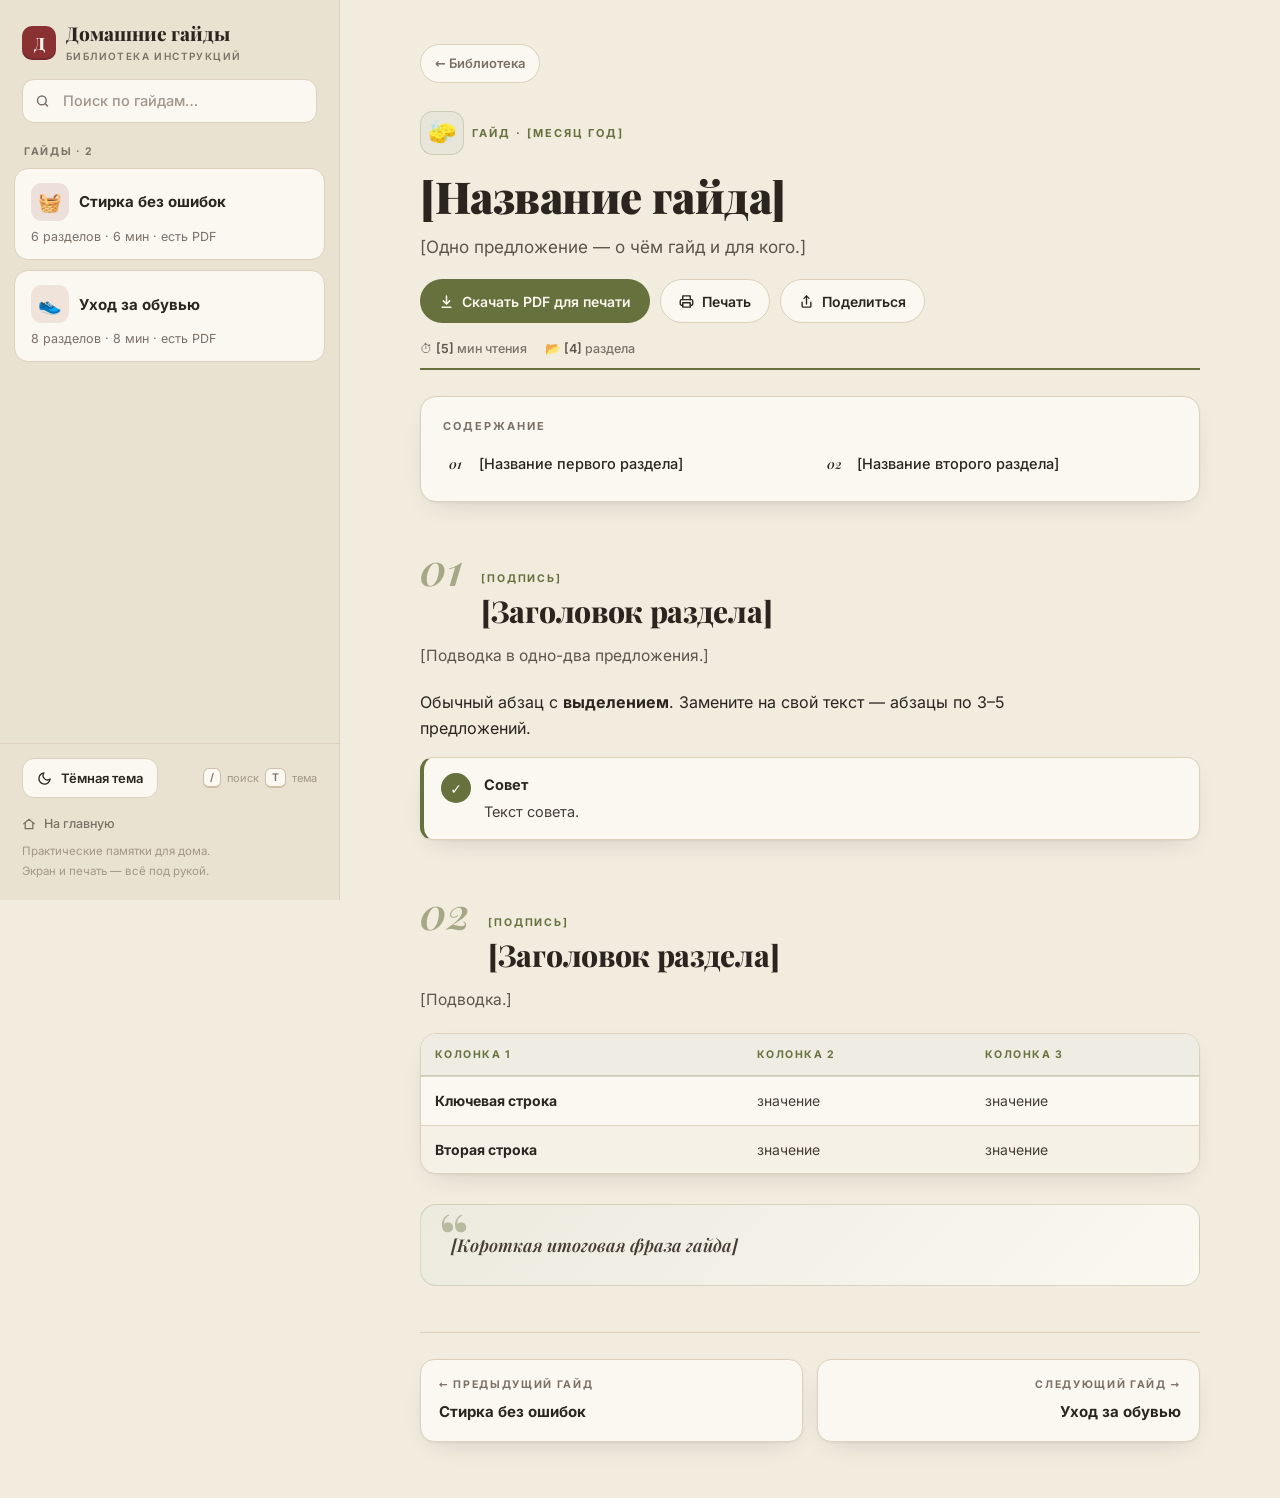
==== guides/_template.html @ 1242d40e "Add files via upload" ====
<!DOCTYPE html>
<!-- ============================================================
  ШАБЛОН НОВОГО ГАЙДА
  1. Скопируйте этот файл в guides/<имя-латиницей>.html
  2. Замените тексты-заглушки на свои (места помечены [КВАДРАТНЫМИ СКОБКАМИ])
  3. Добавьте объект с описанием в js/registry.js — гайд появится в меню
  4. На главной (index.html) скопируйте готовый <article class="g-card">…</article>
     и поменяйте в нём текст — гайд появится в каталоге

  Готовые блоки для разделов (копируйте внутрь <section>):
  • Абзац:        <p class="blk-p">Текст. <strong>Выделение</strong>.</p>
  • Список:       <ul class="blk-p" style="padding-left:22px;margin:0 0 14px">
                    <li style="margin-bottom:6px">Пункт</li></ul>
  • Врезка:       <div class="note note--tip" role="note"><span class="note-ic" aria-hidden="true">✓</span>
                    <div><div class="note-t">Заголовок</div><div class="note-d">Текст.</div></div></div>
    варианты:     note--info (i) · note--tip (✓) · note--warn (!) · note--key (→)
  • Таблица:      <div class="tbl-wrap"><table>…</table></div>
  • Шаги:         <div class="steps"><div class="step"><span class="step-num"></span>
                    <div><div class="step-t">Шаг</div><div class="step-d">Описание.</div></div></div>…</div>
  • Чек-лист:     скопируйте из guides/uhod-za-obuvyu.html блок <div class="checklist" data-checkkey="уникальный-ключ">…
  • Финал:        <div class="closing"><p>Короткая итоговая фраза</p></div>
============================================================ -->
<html lang="ru">
<head>
<meta charset="UTF-8">
<meta name="viewport" content="width=device-width, initial-scale=1, viewport-fit=cover">
<title>[Название гайда] · Домашние гайды</title>
<meta name="description" content="[Одно предложение — о чём гайд.]">
<meta name="theme-color" content="#66713d">
<script>
/* Тема до первой отрисовки — не менять */
(function () {
  try {
    var t = localStorage.getItem('cg-theme');
    if (t !== 'dark' && t !== 'light') {
      t = window.matchMedia('(prefers-color-scheme: dark)').matches ? 'dark' : 'light';
    }
    document.documentElement.setAttribute('data-theme', t);
  } catch (e) {}
})();
</script>
<link rel="icon" href="../favicon.svg" type="image/svg+xml">
<link rel="apple-touch-icon" href="../icons/icon-192.png">
<link rel="manifest" href="../manifest.webmanifest">
<link rel="stylesheet" href="../fonts/fonts.css">
<link rel="stylesheet" href="../css/style.css">
</head>
<!-- data-guide="[имя-файла-без-.html]" — чтобы меню подсветило текущий гайд -->
<body data-page="guide" data-guide="[имя-файла-без-.html]">
<div id="progress" aria-hidden="true"></div>
<a class="skip" href="#main">К содержанию</a>

<header class="topbar">
  <button id="burger" class="burger" aria-label="Открыть меню" aria-expanded="false" type="button">
    <span></span><span></span><span></span>
  </button>
  <a class="brand" href="../index.html">
    <span class="brand-mark" aria-hidden="true">Д</span>
    <span><span class="brand-name">Домашние гайды</span></span>
  </a>
  <button id="theme-top" class="theme-btn icon-btn" type="button" aria-label="Переключить тему" aria-pressed="false" title="Тёмная тема (T)">
    <svg class="ic-moon" width="17" height="17" viewBox="0 0 24 24" fill="none" stroke="currentColor" stroke-width="2" stroke-linecap="round" stroke-linejoin="round" aria-hidden="true"><path d="M21 12.8A9 9 0 1 1 11.2 3a7 7 0 0 0 9.8 9.8Z"/></svg>
    <svg class="ic-sun" width="17" height="17" viewBox="0 0 24 24" fill="none" stroke="currentColor" stroke-width="2" stroke-linecap="round" stroke-linejoin="round" aria-hidden="true"><circle cx="12" cy="12" r="4"/><path d="M12 2v2M12 20v2M4.9 4.9l1.4 1.4M17.7 17.7l1.4 1.4M2 12h2M20 12h2M4.9 19.1l1.4-1.4M17.7 6.3l1.4-1.4"/></svg>
  </button>
</header>

<div class="overlay" id="overlay"></div>
<!-- Меню: список гайдов заполняется автоматически из js/registry.js.
     Этот блок одинаковый во всех страницах — просто скопируйте как есть. -->
<aside class="drawer" id="drawer" aria-label="Меню библиотеки"><div class="side-head"><a class="brand" href="../index.html"><span class="brand-mark" aria-hidden="true">Д</span><span><span class="brand-name">Домашние гайды</span><span class="brand-sub">библиотека инструкций</span></span></a></div><div class="side-search"><svg width="15" height="15" viewBox="0 0 24 24" fill="none" stroke="currentColor" stroke-width="2.4" stroke-linecap="round" aria-hidden="true"><circle cx="11" cy="11" r="7"/><path d="m20 20-3.8-3.8"/></svg><input class="search-input" type="search" placeholder="Поиск по гайдам…" aria-label="Поиск по гайдам"></div><div class="side-label">Гайды</div><nav class="side-nav" aria-label="Список гайдов"></nav><div class="side-foot"><div class="side-tools"><button class="theme-btn" type="button" aria-pressed="false" title="Тёмная тема (T)"><svg class="ic-moon" width="15" height="15" viewBox="0 0 24 24" fill="none" stroke="currentColor" stroke-width="2.1" stroke-linecap="round" stroke-linejoin="round" aria-hidden="true"><path d="M21 12.8A9 9 0 1 1 11.2 3a7 7 0 0 0 9.8 9.8Z"/></svg><svg class="ic-sun" width="15" height="15" viewBox="0 0 24 24" fill="none" stroke="currentColor" stroke-width="2.1" stroke-linecap="round" stroke-linejoin="round" aria-hidden="true"><circle cx="12" cy="12" r="4"/><path d="M12 2v2M12 20v2M4.9 4.9l1.4 1.4M17.7 17.7l1.4 1.4M2 12h2M20 12h2M4.9 19.1l1.4-1.4M17.7 6.3l1.4-1.4"/></svg><span class="tb-label">Тёмная тема</span></button><span class="side-kbd" title="Горячие клавиши"><kbd>/</kbd> поиск <kbd>T</kbd> тема</span></div><a href="../index.html"><svg width="14" height="14" viewBox="0 0 24 24" fill="none" stroke="currentColor" stroke-width="2.2" stroke-linecap="round" aria-hidden="true"><path d="M3 11.5 12 4l9 7.5"/><path d="M5.5 10v10h13V10"/></svg> На главную</a><span class="side-copy">Практические памятки для дома.<br>Экран и печать — всё под рукой.</span></div><button class="drawer-close" aria-label="Закрыть меню" type="button">✕</button></aside>
<aside class="sidebar" id="sidebar" aria-label="Меню библиотеки"><div class="side-head"><a class="brand" href="../index.html"><span class="brand-mark" aria-hidden="true">Д</span><span><span class="brand-name">Домашние гайды</span><span class="brand-sub">библиотека инструкций</span></span></a></div><div class="side-search"><svg width="15" height="15" viewBox="0 0 24 24" fill="none" stroke="currentColor" stroke-width="2.4" stroke-linecap="round" aria-hidden="true"><circle cx="11" cy="11" r="7"/><path d="m20 20-3.8-3.8"/></svg><input class="search-input" type="search" placeholder="Поиск по гайдам…" aria-label="Поиск по гайдам"></div><div class="side-label">Гайды</div><nav class="side-nav" aria-label="Список гайдов"></nav><div class="side-foot"><div class="side-tools"><button class="theme-btn" type="button" aria-pressed="false" title="Тёмная тема (T)"><svg class="ic-moon" width="15" height="15" viewBox="0 0 24 24" fill="none" stroke="currentColor" stroke-width="2.1" stroke-linecap="round" stroke-linejoin="round" aria-hidden="true"><path d="M21 12.8A9 9 0 1 1 11.2 3a7 7 0 0 0 9.8 9.8Z"/></svg><svg class="ic-sun" width="15" height="15" viewBox="0 0 24 24" fill="none" stroke="currentColor" stroke-width="2.1" stroke-linecap="round" stroke-linejoin="round" aria-hidden="true"><circle cx="12" cy="12" r="4"/><path d="M12 2v2M12 20v2M4.9 4.9l1.4 1.4M17.7 17.7l1.4 1.4M2 12h2M20 12h2M4.9 19.1l1.4-1.4M17.7 6.3l1.4-1.4"/></svg><span class="tb-label">Тёмная тема</span></button><span class="side-kbd" title="Горячие клавиши"><kbd>/</kbd> поиск <kbd>T</kbd> тема</span></div><a href="../index.html"><svg width="14" height="14" viewBox="0 0 24 24" fill="none" stroke="currentColor" stroke-width="2.2" stroke-linecap="round" aria-hidden="true"><path d="M3 11.5 12 4l9 7.5"/><path d="M5.5 10v10h13V10"/></svg> На главную</a><span class="side-copy">Практические памятки для дома.<br>Экран и печать — всё под рукой.</span></div></aside>

<main id="main" class="main" tabindex="-1">
  <div class="main-inner">

<nav class="crumbs" aria-label="Хлебные крошки"><a href="../index.html">← Библиотека</a></nav>

<!-- Шапка гайда. --ac — акцентный цвет (тот же, что в registry.js) -->
<header class="art-head" style="--ac:#66713d">
  <div class="art-chips">
    <span class="art-emoji" aria-hidden="true">🧽</span>
    <span class="art-kicker">Гайд · [месяц год]</span>
  </div>
  <h1>[Название гайда]</h1>
  <p class="art-lede">[Одно предложение — о чём гайд и для кого.]</p>
  <div class="art-actions">
    <!-- Если PDF нет — удалите строку <a class="btn btn-accent"…> целиком -->
    <a class="btn btn-accent" href="../pdf/[imya-faila].pdf" download>
      <svg width="15" height="15" viewBox="0 0 24 24" fill="none" stroke="currentColor" stroke-width="2.4" stroke-linecap="round" stroke-linejoin="round" aria-hidden="true"><path d="M12 3v12"/><path d="m7 11 5 5 5-5"/><path d="M5 21h14"/></svg>Скачать PDF для печати</a>
    <button class="btn btn-ghost" id="print-btn" type="button">
      <svg width="15" height="15" viewBox="0 0 24 24" fill="none" stroke="currentColor" stroke-width="2.2" stroke-linecap="round" stroke-linejoin="round" aria-hidden="true"><path d="M6 9V3h12v6"/><path d="M6 18H4a2 2 0 0 1-2-2v-5a2 2 0 0 1 2-2h16a2 2 0 0 1 2 2v5a2 2 0 0 1-2 2h-2"/><path d="M6 14h12v7H6z"/></svg>Печать</button>
    <button class="btn btn-ghost" id="share-btn" type="button">
      <svg width="15" height="15" viewBox="0 0 24 24" fill="none" stroke="currentColor" stroke-width="2.2" stroke-linecap="round" stroke-linejoin="round" aria-hidden="true"><path d="M12 3v13"/><path d="m8 7 4-4 4 4"/><path d="M5 13v6a2 2 0 0 0 2 2h10a2 2 0 0 0 2-2v-6"/></svg>Поделиться</button>
  </div>
  <div class="art-meta">
    <span>⏱ <b>[5]</b> мин чтения</span>
    <span>📂 <b>[4]</b> раздела</span>
  </div>
</header>

<!-- Содержание: каждый пункт ведёт на id раздела ниже.
     href и data-sec должны совпадать с id="…" у <section> -->
<nav class="toc" aria-label="Содержание гайда"><div class="toc-t">Содержание</div>
<ol>
  <li><a href="#razdel-1" data-sec="razdel-1"><span class="n">01</span><span class="t">[Название первого раздела]</span></a></li>
  <li><a href="#razdel-2" data-sec="razdel-2"><span class="n">02</span><span class="t">[Название второго раздела]</span></a></li>
</ol>
</nav>

<!-- РАЗДЕЛ 1. id — латиницей, без пробелов -->
<section class="sec" id="razdel-1" style="--ac:#66713d">
  <div class="sec-head">
    <span class="sec-num" aria-hidden="true">01</span>
    <div><div class="sec-kicker">[Подпись]</div>
    <h2>[Заголовок раздела]<button class="sec-anchor" type="button" data-anchor="#razdel-1" title="Скопировать ссылку на раздел" aria-label="Скопировать ссылку на раздел"><svg width="14" height="14" viewBox="0 0 24 24" fill="none" stroke="currentColor" stroke-width="2.2" stroke-linecap="round" stroke-linejoin="round" aria-hidden="true"><path d="M10 13a5 5 0 0 0 7.5.5l3-3a5 5 0 0 0-7-7l-1.7 1.7"/><path d="M14 11a5 5 0 0 0-7.5-.5l-3 3a5 5 0 0 0 7 7l1.7-1.7"/></svg></button></h2></div>
  </div>
  <p class="sec-intro">[Подводка в одно-два предложения.]</p>
  <p class="blk-p">Обычный абзац с <strong>выделением</strong>. Замените на свой текст — абзацы по 3–5 предложений.</p>
  <div class="note note--tip" role="note"><span class="note-ic" aria-hidden="true">✓</span><div><div class="note-t">Совет</div><div class="note-d">Текст совета.</div></div></div>
</section>

<!-- РАЗДЕЛ 2 -->
<section class="sec" id="razdel-2" style="--ac:#66713d">
  <div class="sec-head">
    <span class="sec-num" aria-hidden="true">02</span>
    <div><div class="sec-kicker">[Подпись]</div>
    <h2>[Заголовок раздела]<button class="sec-anchor" type="button" data-anchor="#razdel-2" title="Скопировать ссылку на раздел" aria-label="Скопировать ссылку на раздел"><svg width="14" height="14" viewBox="0 0 24 24" fill="none" stroke="currentColor" stroke-width="2.2" stroke-linecap="round" stroke-linejoin="round" aria-hidden="true"><path d="M10 13a5 5 0 0 0 7.5.5l3-3a5 5 0 0 0-7-7l-1.7 1.7"/><path d="M14 11a5 5 0 0 0-7.5-.5l-3 3a5 5 0 0 0 7 7l1.7-1.7"/></svg></button></h2></div>
  </div>
  <p class="sec-intro">[Подводка.]</p>
  <div class="tbl-wrap">
    <table>
      <thead><tr><th>Колонка 1</th><th>Колонка 2</th><th>Колонка 3</th></tr></thead>
      <tbody>
        <tr><td class="strong">Ключевая строка</td><td>значение</td><td>значение</td></tr>
        <tr><td class="strong">Вторая строка</td><td>значение</td><td>значение</td></tr>
      </tbody>
    </table>
  </div>
  <div class="closing">
    <p>[Короткая итоговая фраза гайда]</p>
  </div>
</section>

<!-- Ссылки на соседние гайды. Уберите <span></span> и лишнюю <a>,
     если гайдов станет больше двух — скопируйте <a class="next|prev"> из готовых страниц -->
<nav class="art-nav" aria-label="Другие гайды">
  <a class="prev" href="stirka-bez-oshibok.html"><div class="dir">← Предыдущий гайд</div><div class="t">Стирка без ошибок</div></a>
  <a class="next" href="uhod-za-obuvyu.html"><div class="dir">Следующий гайд →</div><div class="t">Уход за обувью</div></a>
</nav>

  </div>
</main>

<div id="toast" class="toast" role="status" aria-live="polite"></div>

<button id="to-top" class="to-top" type="button" aria-label="Наверх" title="Наверх">
  <svg width="20" height="20" viewBox="0 0 24 24" fill="none" stroke="currentColor" stroke-width="2.4" stroke-linecap="round" stroke-linejoin="round" aria-hidden="true"><path d="M12 19V5"/><path d="m5 12 7-7 7 7"/></svg>
</button>

<script src="../js/registry.js"></script>
<script src="../js/app.js"></script>
</body>
</html>
---- fonts/fonts.css ----
/* Локальные шрифты: Inter + Playfair Display (cyrillic + latin, OFL) */
/* cyrillic */
@font-face {
  font-family: 'Inter';
  font-style: normal;
  font-weight: 400;
  font-display: swap;
  src: url(inter-400-cyrillic.woff2) format('woff2');
  unicode-range: U+0301, U+0400-045F, U+0490-0491, U+04B0-04B1, U+2116;
}
/* latin */
@font-face {
  font-family: 'Inter';
  font-style: normal;
  font-weight: 400;
  font-display: swap;
  src: url(inter-400-latin.woff2) format('woff2');
  unicode-range: U+0000-00FF, U+0131, U+0152-0153, U+02BB-02BC, U+02C6, U+02DA, U+02DC, U+0304, U+0308, U+0329, U+2000-206F, U+20AC, U+2122, U+2191, U+2193, U+2212, U+2215, U+FEFF, U+FFFD;
}
/* cyrillic */
@font-face {
  font-family: 'Inter';
  font-style: normal;
  font-weight: 500;
  font-display: swap;
  src: url(inter-500-cyrillic.woff2) format('woff2');
  unicode-range: U+0301, U+0400-045F, U+0490-0491, U+04B0-04B1, U+2116;
}
/* latin */
@font-face {
  font-family: 'Inter';
  font-style: normal;
  font-weight: 500;
  font-display: swap;
  src: url(inter-500-latin.woff2) format('woff2');
  unicode-range: U+0000-00FF, U+0131, U+0152-0153, U+02BB-02BC, U+02C6, U+02DA, U+02DC, U+0304, U+0308, U+0329, U+2000-206F, U+20AC, U+2122, U+2191, U+2193, U+2212, U+2215, U+FEFF, U+FFFD;
}
/* cyrillic */
@font-face {
  font-family: 'Inter';
  font-style: normal;
  font-weight: 600;
  font-display: swap;
  src: url(inter-600-cyrillic.woff2) format('woff2');
  unicode-range: U+0301, U+0400-045F, U+0490-0491, U+04B0-04B1, U+2116;
}
/* latin */
@font-face {
  font-family: 'Inter';
  font-style: normal;
  font-weight: 600;
  font-display: swap;
  src: url(inter-600-latin.woff2) format('woff2');
  unicode-range: U+0000-00FF, U+0131, U+0152-0153, U+02BB-02BC, U+02C6, U+02DA, U+02DC, U+0304, U+0308, U+0329, U+2000-206F, U+20AC, U+2122, U+2191, U+2193, U+2212, U+2215, U+FEFF, U+FFFD;
}
/* cyrillic */
@font-face {
  font-family: 'Inter';
  font-style: normal;
  font-weight: 700;
  font-display: swap;
  src: url(inter-700-cyrillic.woff2) format('woff2');
  unicode-range: U+0301, U+0400-045F, U+0490-0491, U+04B0-04B1, U+2116;
}
/* latin */
@font-face {
  font-family: 'Inter';
  font-style: normal;
  font-weight: 700;
  font-display: swap;
  src: url(inter-700-latin.woff2) format('woff2');
  unicode-range: U+0000-00FF, U+0131, U+0152-0153, U+02BB-02BC, U+02C6, U+02DA, U+02DC, U+0304, U+0308, U+0329, U+2000-206F, U+20AC, U+2122, U+2191, U+2193, U+2212, U+2215, U+FEFF, U+FFFD;
}
/* cyrillic */
@font-face {
  font-family: 'Inter';
  font-style: normal;
  font-weight: 800;
  font-display: swap;
  src: url(inter-800-cyrillic.woff2) format('woff2');
  unicode-range: U+0301, U+0400-045F, U+0490-0491, U+04B0-04B1, U+2116;
}
/* latin */
@font-face {
  font-family: 'Inter';
  font-style: normal;
  font-weight: 800;
  font-display: swap;
  src: url(inter-800-latin.woff2) format('woff2');
  unicode-range: U+0000-00FF, U+0131, U+0152-0153, U+02BB-02BC, U+02C6, U+02DA, U+02DC, U+0304, U+0308, U+0329, U+2000-206F, U+20AC, U+2122, U+2191, U+2193, U+2212, U+2215, U+FEFF, U+FFFD;
}
/* cyrillic */
@font-face {
  font-family: 'Playfair Display';
  font-style: italic;
  font-weight: 600;
  font-display: swap;
  src: url(playfair-display-600-italic-cyrillic.woff2) format('woff2');
  unicode-range: U+0301, U+0400-045F, U+0490-0491, U+04B0-04B1, U+2116;
}
/* latin */
@font-face {
  font-family: 'Playfair Display';
  font-style: italic;
  font-weight: 600;
  font-display: swap;
  src: url(playfair-display-600-italic-latin.woff2) format('woff2');
  unicode-range: U+0000-00FF, U+0131, U+0152-0153, U+02BB-02BC, U+02C6, U+02DA, U+02DC, U+0304, U+0308, U+0329, U+2000-206F, U+20AC, U+2122, U+2191, U+2193, U+2212, U+2215, U+FEFF, U+FFFD;
}
/* cyrillic */
@font-face {
  font-family: 'Playfair Display';
  font-style: normal;
  font-weight: 700;
  font-display: swap;
  src: url(playfair-display-700-cyrillic.woff2) format('woff2');
  unicode-range: U+0301, U+0400-045F, U+0490-0491, U+04B0-04B1, U+2116;
}
/* latin */
@font-face {
  font-family: 'Playfair Display';
  font-style: normal;
  font-weight: 700;
  font-display: swap;
  src: url(playfair-display-700-latin.woff2) format('woff2');
  unicode-range: U+0000-00FF, U+0131, U+0152-0153, U+02BB-02BC, U+02C6, U+02DA, U+02DC, U+0304, U+0308, U+0329, U+2000-206F, U+20AC, U+2122, U+2191, U+2193, U+2212, U+2215, U+FEFF, U+FFFD;
}
/* cyrillic */
@font-face {
  font-family: 'Playfair Display';
  font-style: normal;
  font-weight: 800;
  font-display: swap;
  src: url(playfair-display-800-cyrillic.woff2) format('woff2');
  unicode-range: U+0301, U+0400-045F, U+0490-0491, U+04B0-04B1, U+2116;
}
/* latin */
@font-face {
  font-family: 'Playfair Display';
  font-style: normal;
  font-weight: 800;
  font-display: swap;
  src: url(playfair-display-800-latin.woff2) format('woff2');
  unicode-range: U+0000-00FF, U+0131, U+0152-0153, U+02BB-02BC, U+02C6, U+02DA, U+02DC, U+0304, U+0308, U+0329, U+2000-206F, U+20AC, U+2122, U+2191, U+2193, U+2212, U+2215, U+FEFF, U+FFFD;
}
/* cyrillic */
@font-face {
  font-family: 'Playfair Display';
  font-style: normal;
  font-weight: 900;
  font-display: swap;
  src: url(playfair-display-900-cyrillic.woff2) format('woff2');
  unicode-range: U+0301, U+0400-045F, U+0490-0491, U+04B0-04B1, U+2116;
}
/* latin */
@font-face {
  font-family: 'Playfair Display';
  font-style: normal;
  font-weight: 900;
  font-display: swap;
  src: url(playfair-display-900-latin.woff2) format('woff2');
  unicode-range: U+0000-00FF, U+0131, U+0152-0153, U+02BB-02BC, U+02C6, U+02DA, U+02DC, U+0304, U+0308, U+0329, U+2000-206F, U+20AC, U+2122, U+2191, U+2193, U+2212, U+2215, U+FEFF, U+FFFD;
}
---- css/style.css ----
/* ============================================================
   Домашние гайды — библиотека инструкций по уходу
   Тёплая журнальная палитра: крем + вино + терракота
   ============================================================ */

:root{
  --bg:#f2ecdf;
  --bg-2:#eae2d0;
  --card:#fbf8f1;
  --card-2:#f3edde;
  --ink:#2b2520;
  --muted:#7b7066;
  --soft:#5d544b;
  --body2:#453e35;
  --tag2:#6d635a;
  --quote:#463d33;
  --faint:#a2968a;
  --line:#ddd1bd;
  --line-2:#cbc0a8;
  --wine:#8a3134;
  --wine-ink:#8a3134;
  --wine-d:#6f2729;
  --terra:#a34a28;
  --terra-ink:#a34a28;
  --olive:#66713d;
  --olive-ink:#66713d;
  --on-accent:#fbf6ec;
  --topbar-bg:rgba(242,236,223,.92);
  --overlay:rgba(43,37,32,.42);
  --toast-bg:#332c26;
  --toast-fg:#f6efe2;
  --sb-thumb:#cfc3ad;
  --lid1:#e6dcc8;
  --lid2:#d9cdb4;
  --sel:rgba(138,49,52,.18);
  --sh:0 1px 2px rgba(43,37,32,.05),0 10px 28px -14px rgba(43,37,32,.22);
  --sh-hover:0 2px 4px rgba(43,37,32,.06),0 16px 36px -14px rgba(43,37,32,.30);
  --r:16px;
  --topbar-h:60px;
  --font-body:'Inter',system-ui,-apple-system,'Segoe UI',Roboto,Arial,sans-serif;
  --font-disp:'Playfair Display',Georgia,'Times New Roman',serif;
  color-scheme:light;
}

*{box-sizing:border-box}
html{scroll-behavior:smooth}
body{
  margin:0;
  background:var(--bg);
  color:var(--ink);
  font:400 16px/1.65 var(--font-body);
  -webkit-font-smoothing:antialiased;
  text-rendering:optimizeLegibility;
  transition:background-color .25s ease,color .25s ease;
}
h1,h2,h3,h4{font-family:var(--font-disp);font-weight:800;line-height:1.22;margin:0}
p{margin:0 0 12px}
p:last-child{margin-bottom:0}
a{color:var(--wine-ink)}
img{max-width:100%}
button{font-family:inherit}
::selection{background:var(--sel)}

:focus-visible{outline:2px solid var(--wine-ink);outline-offset:2px;border-radius:6px}

.skip{
  position:absolute;left:-9999px;top:0;z-index:200;
  background:var(--wine);color:var(--on-accent);padding:10px 18px;border-radius:0 0 10px 0;font-weight:600;text-decoration:none;
}
.skip:focus{left:0}

/* ============ ПРОГРЕСС ЧТЕНИЯ ============ */
#progress{
  position:fixed;top:0;left:0;height:3px;width:0;
  background:linear-gradient(90deg,var(--wine),var(--terra));
  z-index:120;transition:width .12s linear;
}

/* ============ ТОПБАР (мобильный) ============ */
.topbar{
  display:none;
  position:sticky;top:0;z-index:90;
  height:var(--topbar-h);
  align-items:center;gap:6px;
  padding:0 12px;
  padding-top:env(safe-area-inset-top,0px);
  background:var(--topbar-bg);
  backdrop-filter:blur(10px);
  -webkit-backdrop-filter:blur(10px);
  border-bottom:1px solid var(--line);
}
.brand{
  display:flex;align-items:center;gap:10px;
  text-decoration:none;color:var(--ink);
}
.brand-mark{
  width:34px;height:34px;flex:none;border-radius:10px;
  background:var(--wine);color:var(--on-accent);
  display:grid;place-items:center;
  font-family:var(--font-disp);font-weight:800;font-size:17px;
  box-shadow:inset 0 -2px 0 rgba(0,0,0,.14);
}
.brand-name{font-family:var(--font-disp);font-weight:800;font-size:19px;line-height:1.05}
.brand-sub{display:block;font-family:var(--font-body);font-weight:600;font-size:10px;letter-spacing:.14em;text-transform:uppercase;color:var(--muted)}
.brand:hover .brand-name{color:var(--wine-ink)}

.burger{
  width:44px;height:44px;flex:none;
  border:1px solid var(--line);border-radius:12px;
  background:var(--card);cursor:pointer;
  display:grid;place-items:center;
  padding:0;
}
.burger span{display:block;width:18px;height:2px;background:var(--ink);border-radius:2px;margin:2.5px auto;transition:transform .2s,opacity .2s}
.burger[aria-expanded="true"] span:nth-child(1){transform:translateY(7px) rotate(45deg)}
.burger[aria-expanded="true"] span:nth-child(2){opacity:0}
.burger[aria-expanded="true"] span:nth-child(3){transform:translateY(-7px) rotate(-45deg)}

/* ============ САЙДБАР ============ */
.sidebar{
  position:fixed;top:0;left:0;bottom:0;z-index:80;
  width:340px;
  display:flex;flex-direction:column;
  background:var(--bg-2);
  border-right:1px solid var(--line);
}
.side-head{padding:22px 22px 14px}
.side-search{position:relative;margin:0 22px 14px}
.side-search svg{position:absolute;left:13px;top:50%;transform:translateY(-50%);color:var(--muted);pointer-events:none}
.search-input{
  width:100%;height:44px;
  padding:0 14px 0 40px;
  border:1px solid var(--line);border-radius:12px;
  background:var(--card);color:var(--ink);
  font:500 14.5px var(--font-body);
}
.search-input::placeholder{color:var(--faint)}
.search-input:focus{border-color:var(--line-2);outline:none;box-shadow:0 0 0 3px rgba(138,49,52,.10)}

.side-label{
  padding:6px 24px;
  font-size:10.5px;font-weight:700;letter-spacing:.16em;text-transform:uppercase;color:var(--muted);
}
.side-nav{flex:1;overflow-y:auto;padding:2px 14px 18px;overscroll-behavior:contain}
.side-nav::-webkit-scrollbar{width:8px}
.side-nav::-webkit-scrollbar-thumb{background:var(--sb-thumb);border-radius:8px;border:2px solid var(--bg-2)}

.side-card{
  display:block;position:relative;
  padding:14px 14px 13px 16px;margin-bottom:10px;
  background:var(--card);border:1px solid var(--line);border-radius:14px;
  text-decoration:none;color:var(--ink);
  transition:transform .15s ease,box-shadow .15s ease,border-color .15s ease;
}
.side-card:hover{transform:translateX(3px);box-shadow:var(--sh)}
.side-card.active{border-color:var(--ac,#8a3134);box-shadow:inset 3px 0 0 var(--ac,#8a3134),var(--sh)}
.side-card-top{display:flex;align-items:center;gap:10px}
.side-emoji{
  width:38px;height:38px;flex:none;border-radius:11px;
  display:grid;place-items:center;font-size:19px;
  background:color-mix(in srgb,var(--ac,#8a3134) 12%,var(--card));
}
.side-card-t{font-weight:700;font-size:15px;line-height:1.3}
.side-card-meta{margin-top:7px;font-size:12.5px;color:var(--muted);line-height:1.45}
.side-empty{padding:18px 12px;color:var(--muted);font-size:14px;text-align:center}

.side-foot{border-top:1px solid var(--line);padding:14px 22px 18px;font-size:12.5px;color:var(--muted)}
.side-foot a{display:flex;align-items:center;gap:8px;color:var(--muted);text-decoration:none;padding:6px 0;font-weight:500}
.side-foot a:hover{color:var(--wine-ink)}
.side-foot .dot{color:var(--line-2)}
.side-copy{margin-top:8px;font-size:11.5px;color:var(--faint)}

/* ============ ОСНОВНАЯ КОЛОНКА ============ */
.main{
  margin-left:340px;
  min-height:100vh;
  display:flex;flex-direction:column;
}
.main-inner{flex:1;width:100%;max-width:860px;margin:0 auto;padding:44px 40px 56px}

/* ============ ГЛАВНАЯ ============ */
.hero{padding:26px 0 8px}
.hero-kicker{
  display:inline-flex;align-items:center;gap:8px;
  font-size:11px;font-weight:700;letter-spacing:.2em;text-transform:uppercase;color:var(--wine-ink);
  border:1px solid color-mix(in srgb,var(--wine-ink) 30%,transparent);
  background:color-mix(in srgb,var(--wine-ink) 7%,transparent);
  padding:7px 14px;border-radius:999px;margin-bottom:20px;
}
.hero h1{font-size:clamp(34px,4.6vw,52px);font-weight:900;letter-spacing:-.01em}
.hero h1 em{font-style:italic;font-weight:600;color:var(--wine-ink)}
.hero-p{max-width:600px;margin-top:16px;font-size:17px;color:var(--soft)}
.hero-stats{display:flex;flex-wrap:wrap;gap:10px;margin-top:22px}
.stat{
  display:inline-flex;align-items:center;gap:8px;
  background:var(--card);border:1px solid var(--line);border-radius:999px;
  padding:8px 15px;font-size:13px;font-weight:600;color:var(--soft);
}
.stat b{color:var(--ink);font-weight:700}

.lib-grid{display:grid;grid-template-columns:1fr 1fr;gap:22px;margin-top:34px}
.g-card{
  position:relative;display:flex;flex-direction:column;
  background:var(--card);border:1px solid var(--line);border-radius:var(--r);
  overflow:hidden;text-decoration:none;color:var(--ink);
  box-shadow:var(--sh);
  transition:transform .18s ease,box-shadow .18s ease;
}
.g-card:hover{transform:translateY(-4px);box-shadow:var(--sh-hover)}
.g-cover{
  position:relative;min-height:128px;padding:20px 22px;
  display:flex;align-items:flex-end;
  background:linear-gradient(135deg,color-mix(in srgb,var(--ac) 16%,var(--card)),color-mix(in srgb,var(--ac) 5%,var(--card)));
  border-bottom:1px solid var(--line);
}
.g-cover-emoji{
  position:absolute;top:18px;right:20px;font-size:40px;line-height:1;
  filter:drop-shadow(0 3px 6px rgba(43,37,32,.18));
}
.g-cover-tag{
  font-size:10.5px;font-weight:700;letter-spacing:.16em;text-transform:uppercase;color:var(--ac);
}
.g-cover-title{font-family:var(--font-disp);font-weight:800;font-size:25px;line-height:1.15;margin-top:6px}
.g-body{padding:18px 22px 20px;display:flex;flex-direction:column;flex:1}
.g-sub{font-size:14.5px;color:var(--soft);margin:0 0 14px}
.g-tags{display:flex;flex-wrap:wrap;gap:6px;margin-bottom:16px}
.tag{
  font-size:11.5px;font-weight:600;color:var(--tag2);
  background:var(--card-2);border:1px solid var(--line);
  padding:4px 10px;border-radius:999px;
}
.g-meta{
  margin-top:auto;display:flex;align-items:center;gap:14px;
  font-size:12.5px;color:var(--muted);font-weight:500;
}
.g-meta .grow{flex:1}
.g-pdf{
  display:inline-flex;align-items:center;gap:6px;
  font-weight:700;font-size:12.5px;color:var(--ac);
  text-decoration:none;border:1px solid color-mix(in srgb,var(--ac) 35%,transparent);
  padding:6px 12px;border-radius:999px;
  transition:background .15s;
}
.g-pdf:hover{background:color-mix(in srgb,var(--ac) 9%,transparent)}
.g-read{
  display:inline-flex;align-items:center;gap:6px;
  font-weight:700;font-size:13px;color:var(--ac);
  white-space:nowrap;
}
.g-card .g-pdf{position:relative;z-index:2}
.g-card:hover .g-read{gap:9px}

.home-note{
  margin-top:34px;padding:18px 22px;
  border:1px dashed var(--line-2);border-radius:var(--r);
  color:var(--muted);font-size:14px;display:flex;gap:12px;align-items:flex-start;
}
.home-note svg{flex:none;margin-top:2px;color:var(--terra-ink)}

/* ============ СТАТЬЯ ============ */
.crumbs{display:flex;align-items:center;gap:8px;margin-bottom:22px}
.crumbs a{
  display:inline-flex;align-items:center;gap:7px;
  font-size:13px;font-weight:600;color:var(--muted);text-decoration:none;
  padding:8px 14px;border:1px solid var(--line);border-radius:999px;background:var(--card);
  transition:color .15s,border-color .15s;
}
.crumbs a:hover{color:var(--wine-ink);border-color:var(--line-2)}

.art-head{padding:6px 0 8px;border-bottom:2px solid var(--ac);margin-bottom:26px}
.art-chips{display:flex;flex-wrap:wrap;align-items:center;gap:8px;margin-bottom:14px}
.art-emoji{
  width:44px;height:44px;border-radius:13px;font-size:23px;
  display:grid;place-items:center;
  background:color-mix(in srgb,var(--ac) 13%,var(--card));
  border:1px solid color-mix(in srgb,var(--ac) 22%,transparent);
}
.art-kicker{font-size:11px;font-weight:700;letter-spacing:.18em;text-transform:uppercase;color:var(--ac)}
.art-head h1{font-size:clamp(30px,4vw,44px);font-weight:900;letter-spacing:-.01em;margin:8px 0 10px}
.art-lede{font-size:17px;color:var(--soft);max-width:640px}
.art-actions{display:flex;flex-wrap:wrap;gap:10px;margin-top:18px}
.btn{
  display:inline-flex;align-items:center;gap:8px;
  min-height:44px;padding:10px 18px;
  border-radius:999px;border:1px solid transparent;
  font:600 14px var(--font-body);text-decoration:none;cursor:pointer;
  transition:background .15s,transform .1s;
}
.btn:active{transform:scale(.97)}
.btn-accent{background:var(--ac);color:var(--on-accent)}
.btn-accent:hover{background:color-mix(in srgb,var(--ac) 86%,black)}
.btn-ghost{background:var(--card);border-color:var(--line);color:var(--ink)}
.btn-ghost:hover{border-color:var(--line-2);background:var(--card-2)}
.art-meta{
  display:flex;flex-wrap:wrap;gap:6px 18px;margin-top:16px;
  font-size:12.5px;color:var(--muted);font-weight:500;
}
.art-meta b{color:var(--soft);font-weight:600}

/* Содержание */
.toc{
  background:var(--card);border:1px solid var(--line);border-radius:var(--r);
  padding:20px 22px;margin-bottom:40px;box-shadow:var(--sh);
}
.toc-t{
  font-family:var(--font-body);font-size:11px;font-weight:700;
  letter-spacing:.18em;text-transform:uppercase;color:var(--muted);margin-bottom:12px;
}
.toc ol{list-style:none;margin:0;padding:0;display:grid;grid-template-columns:1fr 1fr;gap:2px 22px}
.toc a{
  display:flex;gap:10px;align-items:baseline;
  padding:7px 6px;border-radius:9px;text-decoration:none;color:var(--ink);
  font-size:14.5px;font-weight:500;line-height:1.4;
}
.toc a:hover{background:var(--card-2)}
.toc .n{font-family:var(--font-disp);font-style:italic;font-weight:600;color:var(--ac);font-size:13px;min-width:20px}
.toc a.cur{background:color-mix(in srgb,var(--ac) 8%,transparent)}
.toc a.cur .t{font-weight:700}

/* Разделы */
.sec{scroll-margin-top:84px;margin-bottom:46px}
.sec-head{display:flex;gap:18px;align-items:baseline;margin-bottom:14px}
.sec-num{
  font-family:var(--font-disp);font-weight:900;font-style:italic;
  font-size:44px;line-height:1;color:color-mix(in srgb,var(--ac) 55%,transparent);
  flex:none;transform:translateY(4px);
}
.sec-kicker{font-size:10.5px;font-weight:700;letter-spacing:.18em;text-transform:uppercase;color:var(--ac);margin-bottom:5px}
.sec-head h2{font-size:clamp(23px,3vw,30px);letter-spacing:-.01em}
.sec-intro{color:var(--soft);font-size:15.5px;max-width:660px;margin-bottom:20px}
.sec .blk-p{max-width:680px}

/* Потоки сортировки */
.streams{display:flex;flex-direction:column;gap:14px;margin:18px 0}
.stream{
  display:grid;grid-template-columns:56px 1fr;gap:16px;
  background:var(--card);border:1px solid var(--line);border-left:4px solid var(--sc,var(--ac));
  border-radius:14px;padding:16px 18px;box-shadow:var(--sh);
}
.stream-letter{
  width:52px;height:52px;border-radius:14px;
  display:grid;place-items:center;
  font-family:var(--font-disp);font-weight:900;font-size:26px;
  color:var(--sc,var(--ac));
  background:color-mix(in srgb,var(--sc,var(--ac)) 12%,var(--card));
}
.stream-title{font-weight:700;font-size:16px}
.stream-badge{
  display:inline-block;margin-left:8px;padding:3px 9px;border-radius:999px;
  font-size:10px;font-weight:700;letter-spacing:.1em;text-transform:uppercase;
  color:var(--sc,var(--ac));background:color-mix(in srgb,var(--sc,var(--ac)) 10%,transparent);
  vertical-align:2px;
}
.stream-chips{display:flex;flex-wrap:wrap;gap:6px;margin:9px 0 10px}
.chip{
  font-size:12.5px;font-weight:600;padding:4px 11px;border-radius:999px;
  background:var(--card-2);border:1px solid var(--line);color:var(--tag2);
}
.stream-action{display:flex;gap:9px;font-size:14.5px;color:var(--body2)}
.stream-action .arr{color:var(--sc,var(--ac));font-weight:800;flex:none}

/* Примечания */
.note{
  display:flex;gap:13px;
  background:var(--card);border:1px solid var(--line);border-left:4px solid var(--nc,#7b6a55);
  border-radius:13px;padding:15px 17px;margin:16px 0;box-shadow:var(--sh);
}
.note-ic{
  width:30px;height:30px;flex:none;border-radius:999px;
  display:grid;place-items:center;
  font-weight:800;font-size:14px;font-family:var(--font-body);
  color:#fff;background:var(--nc,#7b6a55);
}
.note-t{font-weight:700;font-size:14.5px;margin-bottom:3px}
.note-d{font-size:14.5px;color:var(--body2)}
.note ul{margin:6px 0 0;padding-left:18px}
.note li{margin-bottom:5px}
.note li:last-child{margin-bottom:0}
.note--tip{--nc:var(--olive)}
.note--warn{--nc:var(--wine)}
.note--info{--nc:#7b6a55}
.note--key{--nc:var(--terra)}
.note--key{background:linear-gradient(120deg,color-mix(in srgb,var(--terra) 9%,var(--card)),var(--card))}

/* Таблицы */
.tbl-wrap{
  margin:18px 0;
  background:var(--card);border:1px solid var(--line);border-radius:var(--r);
  box-shadow:var(--sh);overflow-x:auto;
}
table{width:100%;min-width:600px;border-collapse:collapse;font-size:14px}
thead th{
  text-align:left;padding:12px 14px;
  font-size:10.5px;font-weight:700;letter-spacing:.14em;text-transform:uppercase;
  color:var(--ac);background:color-mix(in srgb,var(--ac) 8%,var(--card));
  border-bottom:2px solid color-mix(in srgb,var(--ac) 25%,transparent);
  white-space:nowrap;
}
tbody td{padding:13px 14px;border-bottom:1px solid var(--line);vertical-align:top;line-height:1.55;color:var(--body2)}
tbody tr:last-child td{border-bottom:none}
tbody tr:nth-child(even) td{background:color-mix(in srgb,var(--card-2) 55%,transparent)}
td.strong{font-weight:700;color:var(--ink)}
.row-badge{
  display:inline-block;margin-top:5px;padding:2px 8px;border-radius:999px;
  font-size:10px;font-weight:700;letter-spacing:.08em;text-transform:uppercase;
  color:var(--ac);background:color-mix(in srgb,var(--ac) 11%,transparent);
}
td .dim{color:var(--muted)}

/* Лоток */
.tray{margin:20px 0}
.tray-lid{
  height:12px;margin:0 8px;
  background:linear-gradient(180deg,var(--lid1),var(--lid2));
  border:1px solid var(--line-2);border-bottom:none;
  border-radius:10px 10px 0 0;
}
.tray-cells{display:grid;grid-template-columns:2fr 1fr 1fr;gap:0;border:1px solid var(--line-2);border-radius:0 0 14px 14px;overflow:hidden;box-shadow:var(--sh)}
.tray-cell{padding:16px 16px 14px;background:var(--card);border-right:1px dashed var(--line-2);min-height:128px;display:flex;flex-direction:column}
.tray-cell:last-child{border-right:none}
.tray-slot{font-size:10px;font-weight:700;letter-spacing:.14em;color:var(--muted);margin-bottom:8px}
.tray-name{font-weight:800;font-size:15px;letter-spacing:.02em;text-transform:uppercase;color:var(--ac)}
.tray-cell.t-empty .tray-name{color:var(--muted)}
.tray-cell.t-cond .tray-name{color:var(--olive-ink)}
.tray-sub{font-size:11px;color:var(--muted);font-weight:600;margin-top:2px}
.tray-note{margin-top:auto;padding-top:10px;font-size:13px;color:var(--soft);line-height:1.5}

/* Дозировка */
.dosing{margin:18px 0;border:1px solid var(--line);border-radius:var(--r);background:var(--card);overflow:hidden;box-shadow:var(--sh)}
.dosing-t{
  padding:13px 18px;font-size:11px;font-weight:700;letter-spacing:.16em;text-transform:uppercase;
  color:var(--ac);background:color-mix(in srgb,var(--ac) 8%,var(--card));
  border-bottom:1px solid var(--line);
}
.dose-row{display:grid;grid-template-columns:118px 1fr;gap:14px;align-items:center;padding:14px 18px;border-bottom:1px solid var(--line)}
.dose-row:last-child{border-bottom:none}
.dose-val{font-family:var(--font-disp);font-weight:800;font-size:23px;color:var(--ac);line-height:1}
.dose-val small{display:block;font-family:var(--font-body);font-weight:600;font-size:10px;letter-spacing:.12em;text-transform:uppercase;color:var(--muted);margin-top:4px}
.dose-txt{font-size:14px;color:var(--body2)}
.dose-row.base{background:color-mix(in srgb,var(--ac) 7%,var(--card))}
.base-badge{
  display:inline-block;margin-left:8px;padding:2px 9px;border-radius:999px;
  font-size:10px;font-weight:800;letter-spacing:.1em;text-transform:uppercase;
  background:var(--ac);color:var(--on-accent);vertical-align:2px;
}

/* Особые случаи */
.cases{display:grid;grid-template-columns:1fr 1fr;gap:14px;margin:18px 0}
.case{
  background:var(--card);border:1px solid var(--line);border-radius:14px;
  padding:16px 18px;box-shadow:var(--sh);
}
.case-q{font-weight:700;font-size:15px;margin-bottom:7px;display:flex;gap:9px;align-items:baseline}
.case-q::before{content:'?';flex:none;width:22px;height:22px;border-radius:999px;background:color-mix(in srgb,var(--ac) 13%,transparent);color:var(--ac);font-weight:800;font-size:13px;display:grid;place-items:center;transform:translateY(3px)}
.case-a{font-size:14px;color:var(--body2)}

/* Расходники */
.supplies{display:grid;grid-template-columns:repeat(3,1fr);gap:14px;margin:18px 0}
.supply{
  position:relative;background:var(--card);border:1px solid var(--line);border-radius:14px;
  padding:20px 18px 16px;box-shadow:var(--sh);
}
.supply-num{
  position:absolute;top:-11px;left:16px;
  background:var(--ac);color:var(--on-accent);
  font-size:11px;font-weight:800;letter-spacing:.08em;
  padding:4px 11px;border-radius:999px;
}
.supply-t{font-weight:700;font-size:15.5px;margin-bottom:7px}
.supply-d{font-size:13.5px;color:var(--body2)}

/* Шаги */
.steps{display:flex;flex-direction:column;gap:12px;margin:18px 0;counter-reset:step}
.step{
  display:grid;grid-template-columns:46px 1fr;gap:15px;align-items:start;
  background:var(--card);border:1px solid var(--line);border-radius:14px;
  padding:15px 17px;box-shadow:var(--sh);
}
.step-num{
  counter-increment:step;
  width:44px;height:44px;border-radius:999px;
  display:grid;place-items:center;
  font-family:var(--font-disp);font-weight:800;font-size:19px;
  color:var(--on-accent);background:var(--ac);
  box-shadow:inset 0 -2px 0 rgba(0,0,0,.16);
}
.step-num::before{content:counter(step)}
.step-t{font-weight:700;font-size:15.5px;margin-bottom:4px}
.step-d{font-size:14.5px;color:var(--body2)}

/* Колонки-группы */
.cols{display:grid;grid-template-columns:1fr 1fr;gap:14px;margin:18px 0}
.col-card{
  background:var(--card);border:1px solid var(--line);border-radius:14px;
  padding:17px 19px;box-shadow:var(--sh);
}
.col-t{font-size:12px;font-weight:800;letter-spacing:.13em;text-transform:uppercase;color:var(--ac);margin-bottom:10px;display:flex;align-items:baseline;gap:8px}
.col-t .rn{font-family:var(--font-disp);font-style:italic;font-weight:700;font-size:17px;letter-spacing:0}
.col-card ul{margin:0;padding:0;list-style:none}
.col-card li{
  position:relative;padding:0 0 8px 16px;margin-bottom:7px;
  font-size:14px;color:var(--body2);line-height:1.55;
}
.col-card li:last-child{margin-bottom:0;padding-bottom:0}
.col-card li::before{content:'';position:absolute;left:0;top:9px;width:6px;height:6px;border-radius:999px;background:color-mix(in srgb,var(--ac) 55%,transparent)}
.col-card li b{color:var(--ink)}
.col-card.t-warn{border-left:4px solid var(--wine)}
.col-card.t-warn .col-t{color:var(--wine)}

/* Чек-лист */
.checklist{margin:18px 0;border:1px solid var(--line);border-radius:var(--r);background:var(--card);overflow:hidden;box-shadow:var(--sh)}
.chk-row{
  display:grid;grid-template-columns:30px 1fr;gap:13px;align-items:start;
  padding:14px 18px;border-bottom:1px solid var(--line);cursor:pointer;
  transition:background .12s;
}
.chk-row:hover{background:var(--card-2)}
.chk-row:last-of-type{border-bottom:none}
.chk-box{
  width:24px;height:24px;margin-top:1px;border-radius:8px;
  border:2px solid var(--line-2);background:var(--card);
  display:grid;place-items:center;color:transparent;font-weight:800;font-size:14px;
  transition:all .15s;flex:none;
}
.chk-row.done .chk-box{background:var(--ac);border-color:var(--ac);color:var(--on-accent)}
.chk-t{font-weight:600;font-size:14.5px;line-height:1.45}
.chk-d{font-size:13.5px;color:var(--muted);margin-top:2px}
.chk-row.done .chk-t{color:var(--muted);text-decoration:line-through;text-decoration-color:color-mix(in srgb,var(--ac) 45%,transparent)}
.chk-row.done .chk-d{opacity:.75}
.chk-hint{
  display:flex;justify-content:space-between;align-items:center;gap:10px;
  padding:10px 18px;background:color-mix(in srgb,var(--ac) 6%,var(--card));
  font-size:12px;color:var(--muted);border-top:1px solid var(--line);
}
.chk-reset{background:none;border:none;cursor:pointer;color:var(--ac);font-weight:700;font-size:12px;padding:4px}
.chk-reset:hover{text-decoration:underline}

/* Финальная цитата */
.closing{
  margin:30px 0 8px;padding:26px 30px;
  background:linear-gradient(135deg,color-mix(in srgb,var(--ac) 10%,var(--card)),var(--card));
  border:1px solid color-mix(in srgb,var(--ac) 22%,transparent);
  border-radius:var(--r);position:relative;
}
.closing::before{
  content:'“';position:absolute;top:-2px;left:18px;
  font-family:var(--font-disp);font-size:64px;line-height:1;color:color-mix(in srgb,var(--ac) 40%,transparent);
}
.closing p{font-family:var(--font-disp);font-style:italic;font-size:17.5px;line-height:1.6;color:var(--quote);margin:0}

/* Навигация внизу статьи */
.art-nav{display:grid;grid-template-columns:1fr 1fr;gap:14px;margin-top:44px;padding-top:26px;border-top:1px solid var(--line)}
.art-nav a{
  display:block;padding:16px 18px;border:1px solid var(--line);border-radius:14px;
  background:var(--card);text-decoration:none;color:var(--ink);box-shadow:var(--sh);
  transition:transform .15s,box-shadow .15s;
}
.art-nav a:hover{transform:translateY(-3px);box-shadow:var(--sh-hover)}
.art-nav .dir{font-size:10.5px;font-weight:700;letter-spacing:.16em;text-transform:uppercase;color:var(--muted);margin-bottom:6px}
.art-nav .t{font-weight:700;font-size:15px;color:var(--ac)}
.art-nav .next{text-align:right}

/* Футер сайта */
.site-foot{
  border-top:1px solid var(--line);
  padding:20px 40px;
  padding-bottom:calc(20px + env(safe-area-inset-bottom,0px));
  font-size:12.5px;color:var(--muted);
  display:flex;flex-wrap:wrap;gap:8px 22px;align-items:center;
  background:color-mix(in srgb,var(--card) 40%,transparent);
}
.site-foot .grow{flex:1}

/* ============ ТУЛТИП ============ */
.toast{
  position:fixed;left:50%;bottom:26px;transform:translate(-50%,20px);
  background:var(--toast-bg);color:var(--toast-fg);
  padding:11px 20px;border-radius:999px;font-size:13.5px;font-weight:600;
  opacity:0;pointer-events:none;transition:opacity .2s,transform .2s;
  z-index:150;box-shadow:0 10px 30px -8px rgba(0,0,0,.4);
  max-width:calc(100vw - 40px);text-align:center;
}
.toast.show{opacity:1;transform:translate(-50%,0)}

/* ============ ШТОРКА (мобильный дровер) ============ */
.overlay{
  position:fixed;inset:0;background:var(--overlay);z-index:95;
  opacity:0;pointer-events:none;transition:opacity .22s;
}
.overlay.on{opacity:1;pointer-events:auto}
.drawer{
  position:fixed;top:0;left:0;bottom:0;z-index:100;
  width:min(340px,88vw);
  background:var(--bg-2);border-right:1px solid var(--line);
  transform:translateX(-102%);transition:transform .25s ease;
  display:flex;flex-direction:column;
  padding-top:env(safe-area-inset-top,0px);
}
.drawer.on{transform:none}
.drawer .side-head{display:flex;justify-content:space-between;align-items:center;padding-right:14px}
.drawer-close{
  position:absolute;top:14px;right:12px;z-index:6;
  width:40px;height:40px;border-radius:12px;border:1px solid var(--line);
  background:var(--card);cursor:pointer;font-size:17px;color:var(--muted);
  display:grid;place-items:center;
}

/* ============ ТЁМНАЯ ТЕМА ============
   Тёплый «кофейный» тёмный: те же оттенки, что и в светлой,
   только с уменьшенной яркостью фонов и высветленными акцентами. */
[data-theme="dark"]{
  --bg:#181310;
  --bg-2:#14100d;
  --card:#221b15;
  --card-2:#2a221a;
  --ink:#ede3d3;
  --muted:#a3937e;
  --soft:#c8b9a2;
  --body2:#cdc0aa;
  --tag2:#b1a28a;
  --quote:#d8cab3;
  --faint:#7c6f5d;
  --line:#382f24;
  --line-2:#4d4131;
  --wine:#a8454a;
  --wine-ink:#e09084;
  --wine-d:#7c2f33;
  --terra:#a34a28;
  --terra-ink:#dc9259;
  --olive:#66713d;
  --olive-ink:#a9b46e;
  --on-accent:#fbf6ec;
  --topbar-bg:rgba(24,19,16,.9);
  --overlay:rgba(8,5,3,.62);
  --toast-bg:#f0e7d6;
  --toast-fg:#241d15;
  --sb-thumb:#3f3628;
  --lid1:#3a3125;
  --lid2:#322a1f;
  --sel:rgba(224,144,132,.3);
  --sh:0 1px 2px rgba(0,0,0,.45),0 12px 32px -14px rgba(0,0,0,.6);
  --sh-hover:0 2px 4px rgba(0,0,0,.5),0 18px 40px -14px rgba(0,0,0,.72);
  color-scheme:dark;
}

/* Акцент гайда тёмный по своей природе — на тёмном фоне
   высветляем его там, где он используется как цвет текста */
[data-theme="dark"] :is(.g-cover-tag,.art-kicker,.sec-kicker,.col-t,.toc .n,.dose-val,.tray-name,.stream-action .arr,.g-pdf,.g-read,.chk-reset,.row-badge,.art-nav .t,thead th,.dosing-t){
  color:color-mix(in srgb,var(--ac) 62%,#fff);
}
[data-theme="dark"] .case-q::before{color:color-mix(in srgb,var(--ac) 62%,#fff)}
[data-theme="dark"] .stream-letter{color:color-mix(in srgb,var(--sc,var(--ac)) 62%,#fff)}
[data-theme="dark"] .stream-badge{color:color-mix(in srgb,var(--sc,var(--ac)) 62%,#fff);background:color-mix(in srgb,var(--sc,var(--ac)) 16%,transparent)}
[data-theme="dark"] .sec-num{color:color-mix(in srgb,var(--ac) 72%,transparent)}
[data-theme="dark"] .search-input:focus{box-shadow:0 0 0 3px rgba(224,144,132,.16)}

/* ============ ПЕРЕКЛЮЧАТЕЛЬ ТЕМЫ ============ */
.theme-btn{
  display:inline-flex;align-items:center;gap:9px;
  min-height:40px;padding:8px 14px;
  border:1px solid var(--line);border-radius:12px;
  background:var(--card);color:var(--ink);
  font:600 13px var(--font-body);cursor:pointer;
  transition:border-color .15s,background .15s;
}
.theme-btn:hover{border-color:var(--line-2);background:var(--card-2)}
.theme-btn svg{flex:none}
.theme-btn .ic-sun{display:none}
[data-theme="dark"] .theme-btn .ic-sun{display:block}
[data-theme="dark"] .theme-btn .ic-moon{display:none}
.icon-btn{width:42px;height:42px;padding:0;justify-content:center;margin-left:auto}
.side-tools{display:flex;align-items:center;justify-content:space-between;gap:10px;margin-bottom:10px}
.side-kbd{display:flex;align-items:center;gap:6px;color:var(--faint);font-size:11px;white-space:nowrap}
kbd{
  font:600 10.5px var(--font-body);color:var(--muted);
  border:1px solid var(--line-2);border-bottom-width:2px;border-radius:6px;
  padding:2px 6px;background:var(--card);
}

/* ============ КНОПКА «НАВЕРХ» ============ */
.to-top{
  position:fixed;right:22px;bottom:22px;z-index:85;
  width:46px;height:46px;border-radius:999px;
  border:1px solid var(--line);background:var(--card);color:var(--ink);
  display:grid;place-items:center;cursor:pointer;
  box-shadow:var(--sh-hover);
  opacity:0;pointer-events:none;transform:translateY(8px);
  transition:opacity .2s,transform .2s,border-color .15s;
}
.to-top.on{opacity:1;pointer-events:auto;transform:none}
.to-top:hover{border-color:var(--line-2)}

/* ============ ЯКОРЬ У РАЗДЕЛА ============ */
.sec-anchor{
  border:none;background:none;cursor:pointer;
  color:var(--muted);padding:3px 6px;border-radius:8px;line-height:1;
  opacity:0;transition:opacity .15s,color .15s,background .15s;
  vertical-align:middle;margin-left:6px;transform:translateY(-2px);
}
.sec:hover .sec-anchor,.sec-anchor:focus-visible{opacity:.75}
.sec-anchor:hover{opacity:1;color:var(--ac);background:color-mix(in srgb,var(--ac) 10%,transparent)}
@media (hover:none){.sec-anchor{opacity:.5}}

/* Плавное появление карточек на главной */
@keyframes rise{from{opacity:0;transform:translateY(12px)}to{opacity:1;transform:none}}
.lib-grid .g-card{animation:rise .5s ease backwards}
.lib-grid .g-card:nth-child(2){animation-delay:.08s}
.lib-grid .g-card:nth-child(3){animation-delay:.16s}
.lib-grid .g-card:nth-child(4){animation-delay:.24s}
.lib-grid .g-card:nth-child(5){animation-delay:.32s}
.lib-grid .g-card:nth-child(n+6){animation-delay:.4s}

/* ============ АДАПТИВ ============ */
@media (max-width:1019px){
  .topbar{display:flex}
  .sidebar{display:none}
  .main{margin-left:0}
  .main-inner{padding:26px 18px 48px}
  .hero{padding-top:8px}
  .lib-grid{grid-template-columns:1fr;gap:16px}
  .toc ol{grid-template-columns:1fr}
  .art-nav{grid-template-columns:1fr}
  .art-nav .next{text-align:left}
  .cases{grid-template-columns:1fr}
  .cols{grid-template-columns:1fr}
  .supplies{grid-template-columns:1fr}
  .site-foot{padding-left:18px;padding-right:18px}
}
@media (min-width:1020px){
  .topbar,.overlay,.drawer{display:none !important}
}
@media (max-width:560px){
  body{font-size:15.5px}
  .to-top{right:14px;bottom:14px;width:42px;height:42px}
  .side-kbd{display:none}
  .theme-btn:not(.icon-btn){padding:8px 12px}
  .tray-cells{grid-template-columns:1fr}
  .tray-cell{border-right:none;border-bottom:1px dashed var(--line-2);min-height:0}
  .tray-cell:last-child{border-bottom:none}
  .dose-row{grid-template-columns:96px 1fr;gap:10px}
  .dose-val{font-size:20px}
  .stream{grid-template-columns:44px 1fr;gap:12px;padding:14px}
  .stream-letter{width:42px;height:42px;font-size:21px}
  .sec-num{font-size:36px}
  .step{grid-template-columns:40px 1fr;gap:12px}
  .step-num{width:38px;height:38px;font-size:16px}
  .g-cover-title{font-size:22px}
  .main-inner{padding:20px 14px 44px}
  .hero h1{font-size:32px}
  .closing{padding:22px 20px}
}

/* ============ ПЕЧАТЬ ============ */
@media print{
  /* Печатаем всегда в светлой палитре, даже если включена тёмная */
  :root,[data-theme="dark"]{
    --bg:#fff;--bg-2:#fff;--card:#fff;--card-2:#f5f2ea;
    --ink:#000;--muted:#444;--soft:#222;--body2:#222;--tag2:#333;--quote:#222;--faint:#666;
    --line:#bbb;--line-2:#999;
    --wine:#8a3134;--wine-ink:#8a3134;--wine-d:#6f2729;
    --terra:#a34a28;--terra-ink:#a34a28;--olive:#66713d;--olive-ink:#66713d;
    --on-accent:#fff;--sh:none;--sh-hover:none;
  }
  body{font-size:11.5pt;color:#000;background:#fff}
  .topbar,.sidebar,.drawer,.overlay,#progress,.art-actions,.crumbs,.art-nav,.toast,.skip,.home-note,.g-pdf,.chk-hint,.to-top,.theme-btn,.side-tools,.sec-anchor{display:none !important}
  .main{margin:0}
  .main-inner{max-width:100%;padding:0}
  .note,.tbl-wrap,.step,.stream,.case,.col-card,.supply,.dosing,.checklist,.tray-cells,.toc{box-shadow:none}
  .sec,.note,.step,.tbl-wrap,.stream{break-inside:avoid}
  .toc{display:none}
  a{color:inherit;text-decoration:none}
  thead th{background:#f0ebe0 !important;-webkit-print-color-adjust:exact;print-color-adjust:exact}
}

/* Уважаем настройку «меньше движения» */
@media (prefers-reduced-motion:reduce){
  html{scroll-behavior:auto}
  *,*::before,*::after{transition:none !important;animation:none !important}
}

/* ==== статичная версия: утилиты ==== */
.is-hidden{display:none!important}
.no-results{margin:10px 0 0}
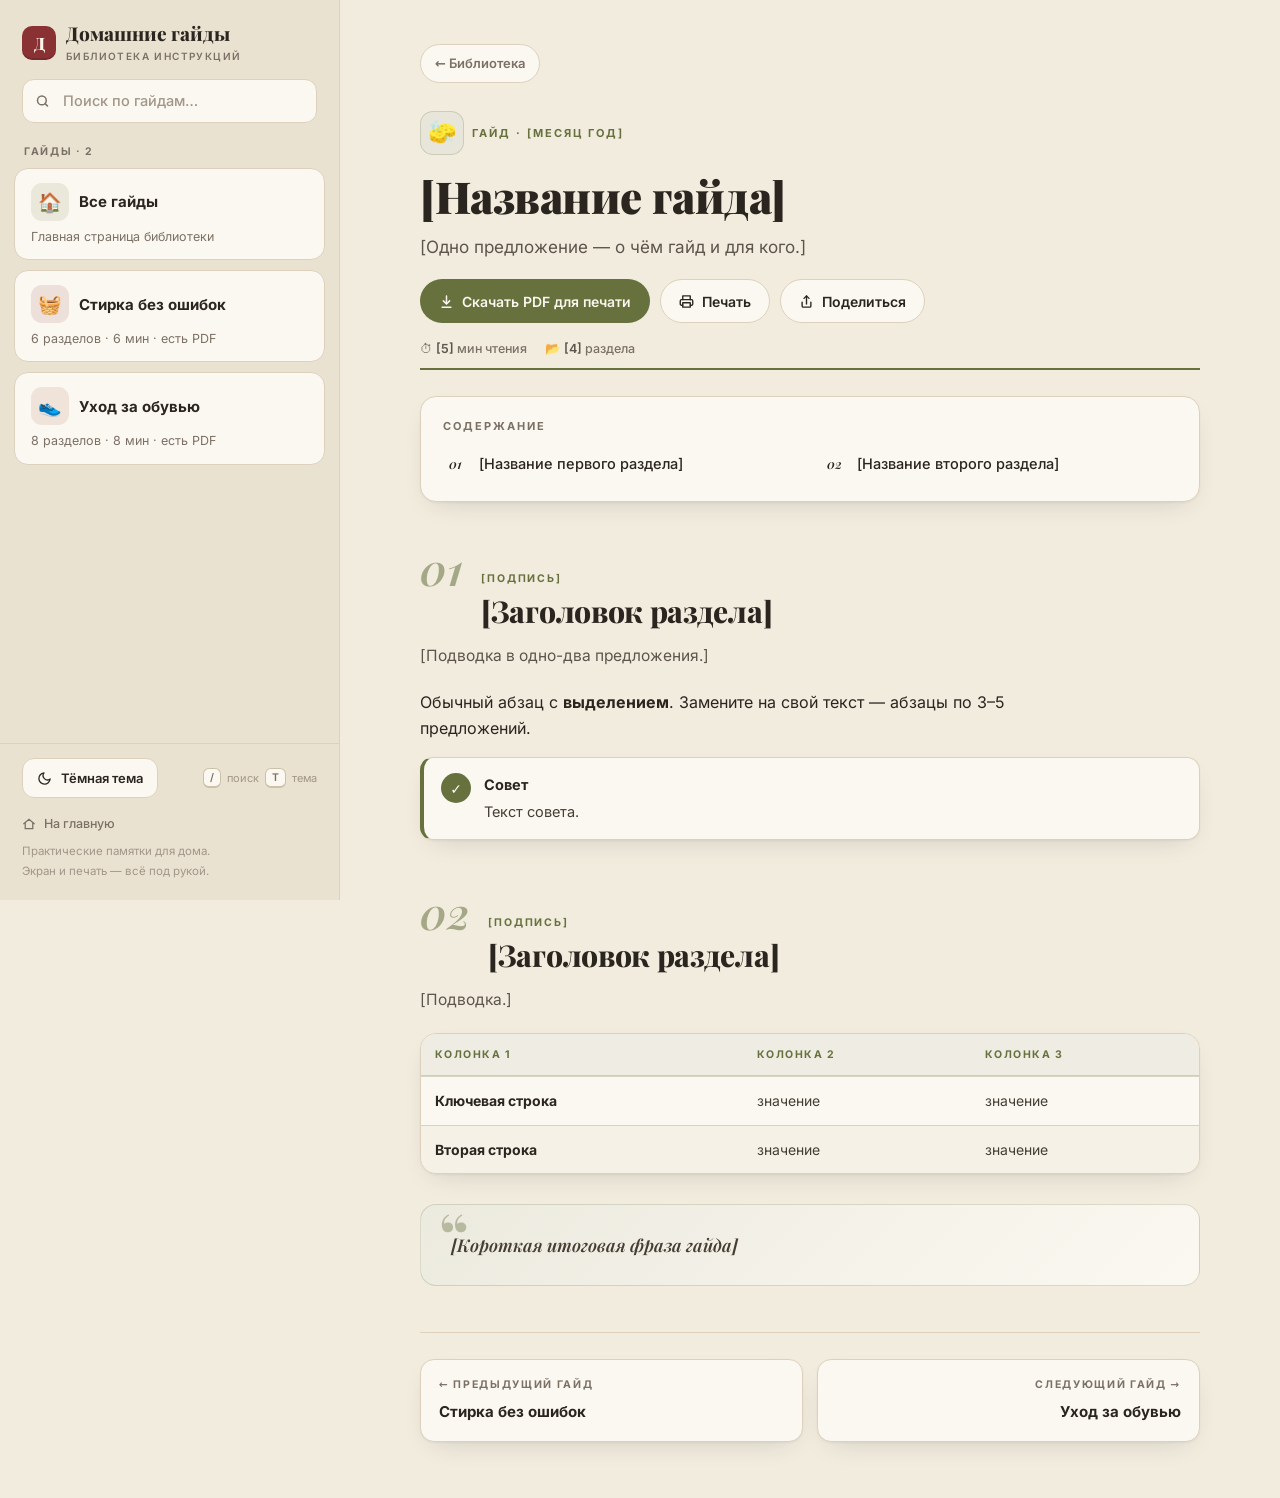
==== commit 38ff2eaa: "Add files via upload" ====
--- a/guides/_template.html
+++ b/guides/_template.html
@@ -43,10 +43,10 @@
 <link rel="apple-touch-icon" href="../icons/icon-192.png">
 <link rel="manifest" href="../manifest.webmanifest">
 <link rel="stylesheet" href="../fonts/fonts.css">
-<link rel="stylesheet" href="../css/style.css">
+<link rel="stylesheet" href="../css/style.css?v=2">
 </head>
 <!-- data-guide="[имя-файла-без-.html]" — чтобы меню подсветило текущий гайд -->
-<body data-page="guide" data-guide="[имя-файла-без-.html]">
+<body data-page="guide" data-in-guides data-guide="[имя-файла-без-.html]">
 <div id="progress" aria-hidden="true"></div>
 <a class="skip" href="#main">К содержанию</a>
 
@@ -141,9 +141,10 @@
   </div>
 </section>
 
-<!-- Ссылки на соседние гайды. Уберите <span></span> и лишнюю <a>,
-     если гайдов станет больше двух — скопируйте <a class="next|prev"> из готовых страниц -->
-<nav class="art-nav" aria-label="Другие гайды">
+<!-- Ссылки на соседние гайды. Не трогайте их вручную: скрипт сам перестроит
+     блок из реестра (js/registry.js). Разметка ниже — запас на случай
+     выключенного JavaScript; поправьте её, только если хотите другой порядок. -->
+<nav class="art-nav" data-auto aria-label="Другие гайды">
   <a class="prev" href="stirka-bez-oshibok.html"><div class="dir">← Предыдущий гайд</div><div class="t">Стирка без ошибок</div></a>
   <a class="next" href="uhod-za-obuvyu.html"><div class="dir">Следующий гайд →</div><div class="t">Уход за обувью</div></a>
 </nav>
@@ -157,7 +158,7 @@
   <svg width="20" height="20" viewBox="0 0 24 24" fill="none" stroke="currentColor" stroke-width="2.4" stroke-linecap="round" stroke-linejoin="round" aria-hidden="true"><path d="M12 19V5"/><path d="m5 12 7-7 7 7"/></svg>
 </button>
 
-<script src="../js/registry.js"></script>
-<script src="../js/app.js"></script>
+<script src="../js/registry.js?v=2"></script>
+<script src="../js/app.js?v=2"></script>
 </body>
 </html>
--- a/css/style.css
+++ b/css/style.css
@@ -234,6 +234,10 @@
   font-size:12.5px;color:var(--muted);font-weight:500;
 }
 .g-meta .grow{flex:1}
+/* строка действий карточки: кнопка PDF + прозрачная ссылка «Читать»,
+   растянутая на весь квадрат (кликабельно всё полотно карточки).
+   padding-right оставляет место под надпись «Читать →» с наложения. */
+.g-foot{display:flex;justify-content:flex-end;margin-top:14px;padding-right:74px}
 .g-pdf{
   display:inline-flex;align-items:center;gap:6px;
   font-weight:700;font-size:12.5px;color:var(--ac);
@@ -248,7 +252,14 @@
   white-space:nowrap;
 }
 .g-card .g-pdf{position:relative;z-index:2}
-.g-card:hover .g-read{gap:9px}
+.g-card .g-read{
+  position:absolute;inset:0;z-index:1;
+  display:flex;align-items:flex-end;justify-content:flex-end;
+  padding:18px 22px 20px; /* совпадает с внутренними полями карточки */
+  border-radius:var(--r);
+}
+.g-card .g-read:focus-visible{outline:2px solid var(--ac);outline-offset:-3px}
+.g-card:hover .g-read,.g-card:focus-within .g-read{gap:9px}
 
 .home-note{
   margin-top:34px;padding:18px 22px;
@@ -597,6 +608,8 @@
   padding-top:env(safe-area-inset-top,0px);
 }
 .drawer.on{transform:none}
+/* фон под открытой шторкой не прокручивается */
+body.drawer-open{overflow:hidden}
 .drawer .side-head{display:flex;justify-content:space-between;align-items:center;padding-right:14px}
 .drawer-close{
   position:absolute;top:14px;right:12px;z-index:6;
@@ -762,7 +775,7 @@
     --on-accent:#fff;--sh:none;--sh-hover:none;
   }
   body{font-size:11.5pt;color:#000;background:#fff}
-  .topbar,.sidebar,.drawer,.overlay,#progress,.art-actions,.crumbs,.art-nav,.toast,.skip,.home-note,.g-pdf,.chk-hint,.to-top,.theme-btn,.side-tools,.sec-anchor{display:none !important}
+  .topbar,.sidebar,.drawer,.overlay,#progress,.art-actions,.crumbs,.art-nav,.toast,.skip,.home-note,.g-pdf,.g-read,.chk-hint,.to-top,.theme-btn,.side-tools,.sec-anchor{display:none !important}
   .main{margin:0}
   .main-inner{max-width:100%;padding:0}
   .note,.tbl-wrap,.step,.stream,.case,.col-card,.supply,.dosing,.checklist,.tray-cells,.toc{box-shadow:none}
